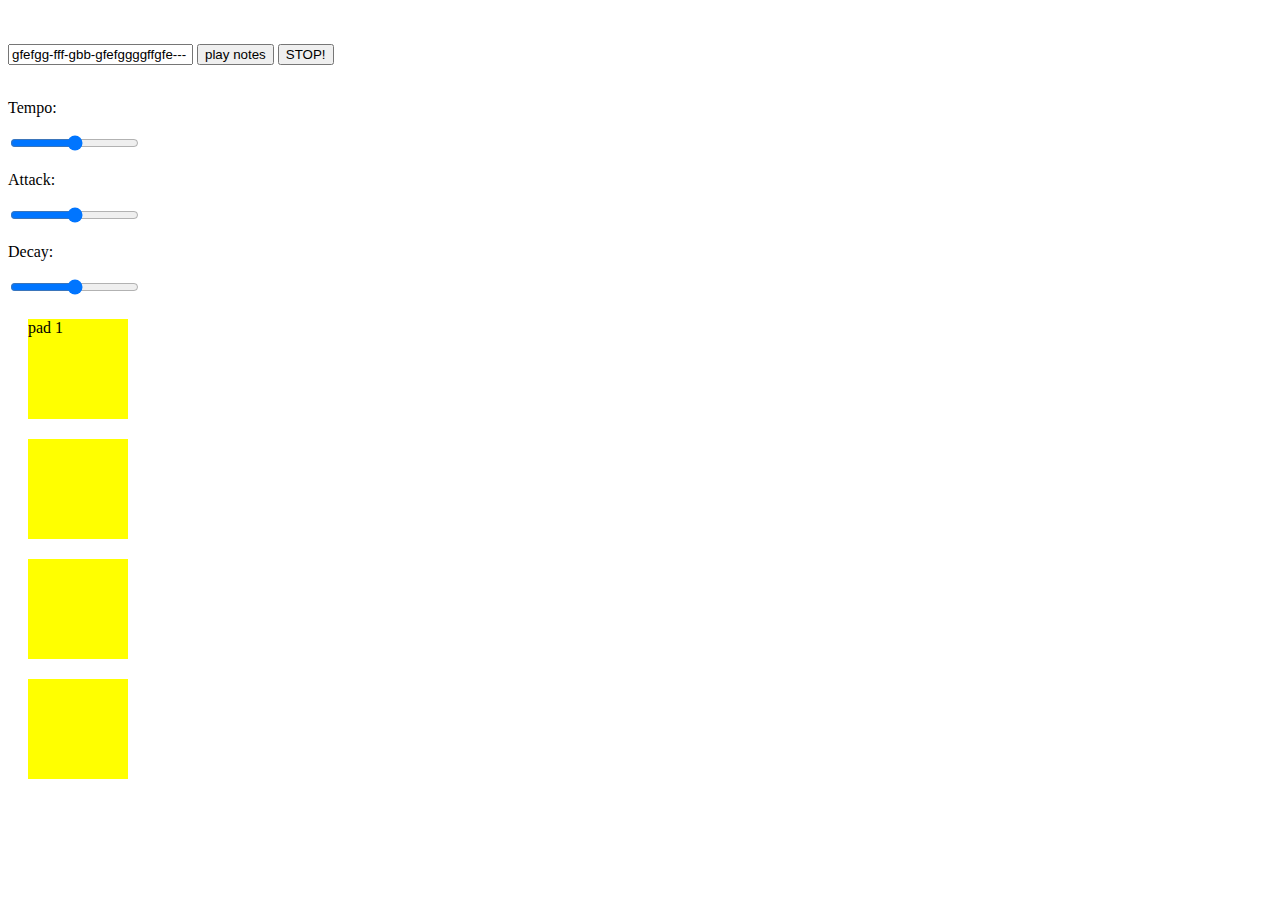
==== index.html @ 3bcc471a "starting to make the pads" ====
<!DOCTYPE html>
<html lang="en">
	<head>

		<title>testing</title>

		<!-- Meta Tags -->
		<meta charset="utf-8"/>
		
		<!-- Stylesheets -->
		<!-- JavaScript -->
		<script src="jquery.min.js"></script>
		<script type="text/javascript" src="app.js"></script>
		<link rel="stylesheet" type="text/css" href="reset.css">
		<link rel="stylesheet" type="text/css" href="style.css">
	
	</head>
	<body>

		<div id="keyboard"></div>
		
		<br>
		<br>
	

		<input type="text" id="playNotesVal" value="gfefgg-fff-gbb-gfefggggffgfe---">
		<button id="playNotes">play notes</button> <button id="stop">STOP!</button>
		<br>
		<br>
		
		<p>Tempo:</p>
		<input class="tempoSlider" type="range" name="points" min="1" max="5">

		<p>Attack:</p>
		<input class="attackSlider" type="range" name="points" min="2" max="200">

		<p>Decay:</p>
		<input class="decaySlider" type="range" name="points" min="12" max="200">

		<div class="pads">
			<div id="padOne">pad 1</div>
			<div id="padTwo"></div>
			<div id="padThree"></div>
			<div id="padFour"></div>
		</div>

		<script src="qwerty-hancock.js"></script>
	</body>
</html>
---- style.css ----
#osc {
	background-color: orange;
	width: 200px;
	height: 50px;
}

.pads div {
	width: 100px;
	height: 100px;
	background-color: yellow;
	margin: 20px;	
}
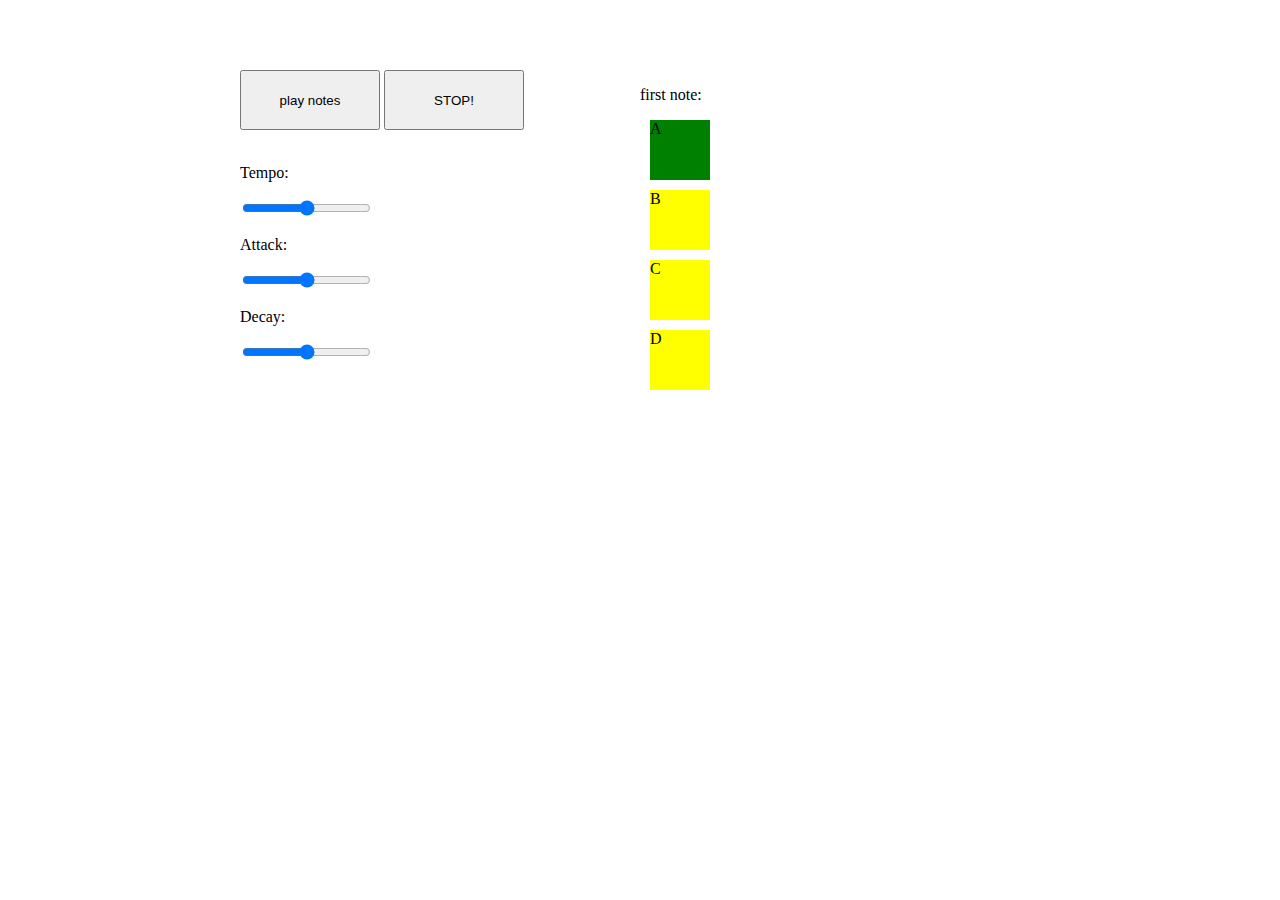
==== commit 3c7db383: "got first note pads working, need to refactor" ====
--- a/index.html
+++ b/index.html
@@ -18,31 +18,34 @@
 	<body>
 
 		<div id="keyboard"></div>
-		
-		<br>
-		<br>
-	
 
-		<input type="text" id="playNotesVal" value="gfefgg-fff-gbb-gfefggggffgfe---">
-		<button id="playNotes">play notes</button> <button id="stop">STOP!</button>
-		<br>
-		<br>
-		
-		<p>Tempo:</p>
-		<input class="tempoSlider" type="range" name="points" min="1" max="5">
 
-		<p>Attack:</p>
-		<input class="attackSlider" type="range" name="points" min="2" max="200">
+		<div class="controls">
+		<!-- 		<input type="text" id="playNotesVal" value="gfefgg-fff-gbb-gfefggggffgfe---">
+ -->		
+			<button id="playNotes">play notes</button> <button id="stop">STOP!</button>
+			<br>
+			<br>
+			<p>Tempo:</p>
+			<input class="tempoSlider" type="range" name="points" min="1" max="5">
 
-		<p>Decay:</p>
-		<input class="decaySlider" type="range" name="points" min="12" max="200">
+			<p>Attack:</p>
+			<input class="attackSlider" type="range" name="points" min="2" max="200">
+
+			<p>Decay:</p>
+			<input class="decaySlider" type="range" name="points" min="12" max="200">
+		</div>
 
 		<div class="pads">
-			<div id="padOne">pad 1</div>
-			<div id="padTwo"></div>
-			<div id="padThree"></div>
-			<div id="padFour"></div>
+			<p>first note:</p>
+			<div id="padOne" class="highlighted">A</div>
+			<div id="padTwo">B</div>
+			<div id="padThree">C</div>
+			<div id="padFour">D</div>
 		</div>
+
+		
+
 
 		<script src="qwerty-hancock.js"></script>
 	</body>
--- a/style.css
+++ b/style.css
@@ -1,12 +1,38 @@
+body {
+	padding: 40px;
+	margin: auto;
+	width: 800px;
+}
 #osc {
 	background-color: orange;
 	width: 200px;
 	height: 50px;
 }
 
+.controls {
+	float: left;
+	width:400px;
+	padding-top: 30px;
+}
+
+.highlighted {
+	background-color: green !important;
+}
+
+button {
+	height: 60px;
+	width: 140px;
+}
+
+
+.pads {
+	padding-top: 30px;
+	float: left;
+	width:400px;
+}
 .pads div {
-	width: 100px;
-	height: 100px;
+	width: 60px;
+	height: 60px;
 	background-color: yellow;
-	margin: 20px;	
+	margin: 10px;
 }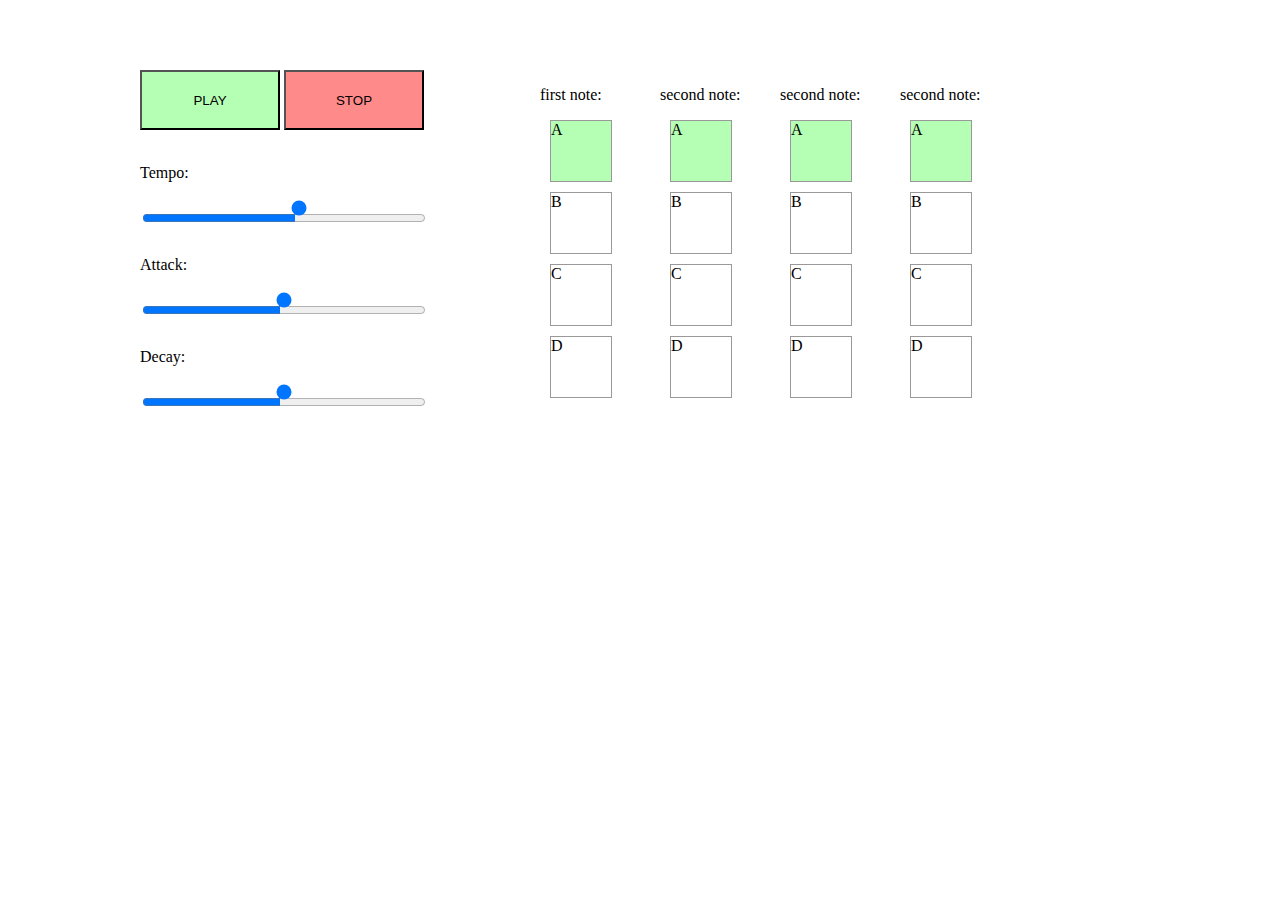
==== commit 38765c78: "got tempo working" ====
--- a/index.html
+++ b/index.html
@@ -23,11 +23,11 @@
 		<div class="controls">
 		<!-- 		<input type="text" id="playNotesVal" value="gfefgg-fff-gbb-gfefggggffgfe---">
  -->		
-			<button id="playNotes">play notes</button> <button id="stop">STOP!</button>
+			<button id="playNotes">PLAY</button> <button id="stop">STOP</button>
 			<br>
 			<br>
 			<p>Tempo:</p>
-			<input class="tempoSlider" type="range" name="points" min="1" max="5">
+			<input class="tempoSlider" type="range" name="points" min="1" max="10">
 
 			<p>Attack:</p>
 			<input class="attackSlider" type="range" name="points" min="2" max="200">
@@ -37,11 +37,35 @@
 		</div>
 
 		<div class="pads">
-			<p>first note:</p>
-			<div id="padOne" class="highlighted">A</div>
-			<div id="padTwo">B</div>
-			<div id="padThree">C</div>
-			<div id="padFour">D</div>
+			<div class="noteCol firstCol">
+				<p>first note:</p>
+				<div id="padOne" class="highlighted">A</div>
+				<div id="padTwo">B</div>
+				<div id="padThree">C</div>
+				<div id="padFour">D</div>
+			</div>
+
+			<div class="noteCol secondCol">
+				<p>second note:</p>
+				<div id="padFive" class="highlighted">A</div>
+				<div id="padSix">B</div>
+				<div id="padSeven">C</div>
+				<div id="padEight">D</div>
+			</div>
+			<div class="noteCol thirdCol">
+				<p>second note:</p>
+				<div id="padNine" class="highlighted">A</div>
+				<div id="padTen">B</div>
+				<div id="padEleven">C</div>
+				<div id="padTwelve">D</div>
+			</div>
+			<div class="noteCol thirdCol">
+				<p>second note:</p>
+				<div id="padThirteen" class="highlighted">A</div>
+				<div id="padFourteen">B</div>
+				<div id="padFifteen">C</div>
+				<div id="padSixteen">D</div>
+			</div>
 		</div>
 
 		
--- a/style.css
+++ b/style.css
@@ -1,12 +1,25 @@
 body {
 	padding: 40px;
 	margin: auto;
-	width: 800px;
+	width: 1000px;
 }
 #osc {
 	background-color: orange;
 	width: 200px;
 	height: 50px;
+}
+
+.attackSlider, .decaySlider, .tempoSlider {
+	width: 284px;
+	padding-bottom: 20px;
+}
+
+#playNotes {
+	background-color: rgb(181, 255, 181);
+}
+
+#stop {
+	background-color: rgb(255, 138, 138);
 }
 
 .controls {
@@ -16,7 +29,7 @@
 }
 
 .highlighted {
-	background-color: green !important;
+	background-color: rgb(181, 255, 181) !important;
 }
 
 button {
@@ -28,11 +41,17 @@
 .pads {
 	padding-top: 30px;
 	float: left;
-	width:400px;
+	width:520px;
 }
-.pads div {
+
+.firstCol, .secondCol, .thirdCol, .fourthCol {
+	width: 120px;
+	float: left;
+}
+
+.firstCol div, .secondCol div, .thirdCol div, .fourthCol div {
 	width: 60px;
 	height: 60px;
-	background-color: yellow;
+	border: 1px solid #999;
 	margin: 10px;
 }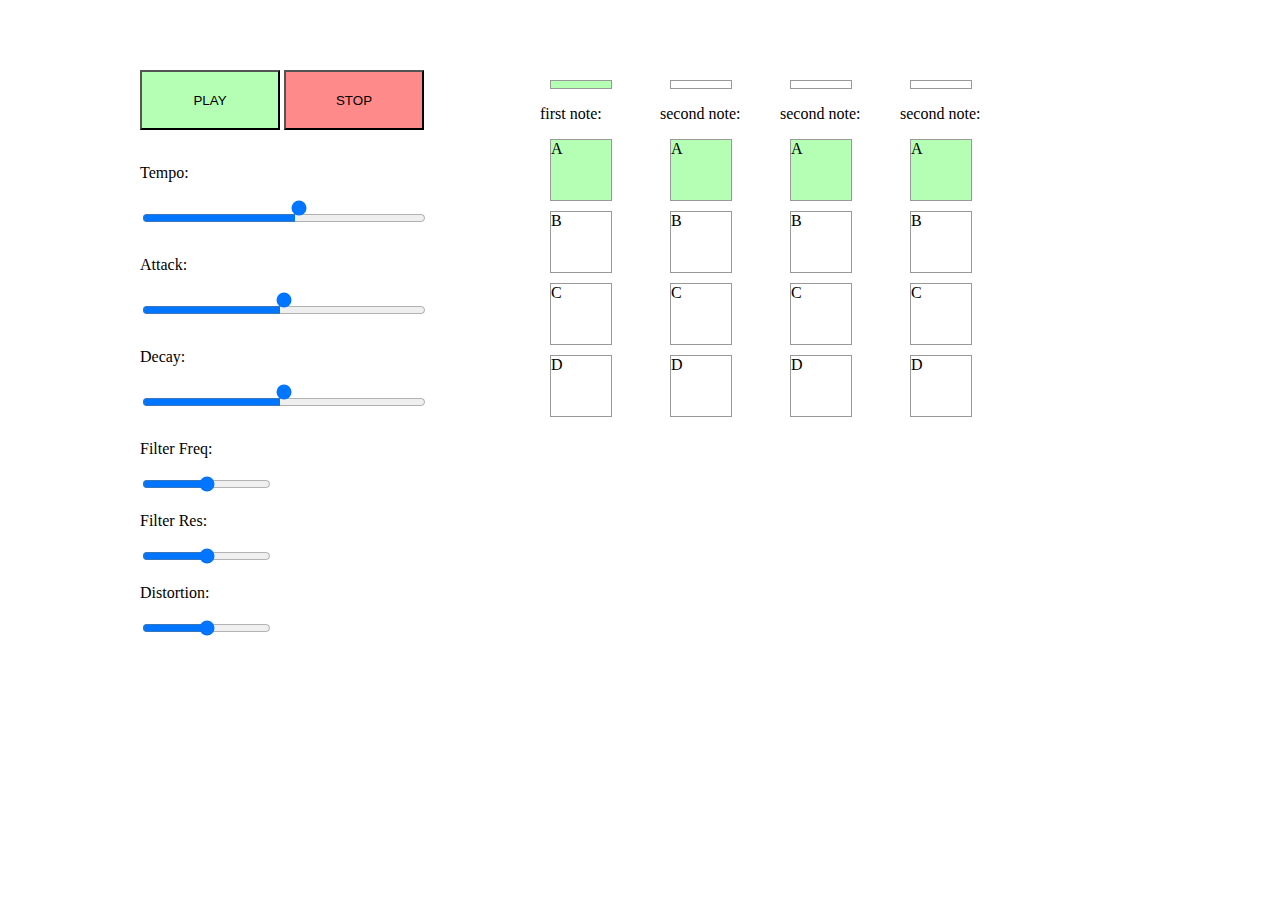
==== commit 653371f7: "got sequencer lights and filter" ====
--- a/index.html
+++ b/index.html
@@ -26,18 +26,27 @@
 			<button id="playNotes">PLAY</button> <button id="stop">STOP</button>
 			<br>
 			<br>
-			<p>Tempo:</p>
-			<input class="tempoSlider" type="range" name="points" min="1" max="10">
+			<p>Tempo: <span class="tempoVal"></span></p>
+			<input class="tempoSlider" type="range" name="points" min="1" max="10"> 
 
-			<p>Attack:</p>
+			<p>Attack: <span class="attackVal"></span></p>
 			<input class="attackSlider" type="range" name="points" min="2" max="200">
 
 			<p>Decay:</p>
 			<input class="decaySlider" type="range" name="points" min="12" max="200">
+
+			<p>Filter Freq:</p>
+			<input class="filterSlider" type="range" name="points" min="100" max="4000">			
+
+			<p>Filter Res:</p>
+			<input class="filterQSlider" type="range" name="points" min="0" max="100">						
+			<p>Distortion:</p>
+			<input class="distortionSlider" type="range" name="points" min="0" max="2000" defaultValue="100">		
 		</div>
 
 		<div class="pads">
-			<div class="noteCol firstCol">
+			<div class="noteCol firstCol" id="firstCol">
+				<div class="colCounter colCounterHighlighted"></div>
 				<p>first note:</p>
 				<div id="padOne" class="highlighted">A</div>
 				<div id="padTwo">B</div>
@@ -45,7 +54,8 @@
 				<div id="padFour">D</div>
 			</div>
 
-			<div class="noteCol secondCol">
+			<div class="noteCol secondCol" id="secondCol">
+				<div class="colCounter"></div>
 				<p>second note:</p>
 				<div id="padFive" class="highlighted">A</div>
 				<div id="padSix">B</div>
@@ -53,13 +63,15 @@
 				<div id="padEight">D</div>
 			</div>
 			<div class="noteCol thirdCol">
+				<div class="colCounter"></div>
 				<p>second note:</p>
 				<div id="padNine" class="highlighted">A</div>
 				<div id="padTen">B</div>
 				<div id="padEleven">C</div>
 				<div id="padTwelve">D</div>
 			</div>
-			<div class="noteCol thirdCol">
+			<div class="noteCol fourthCol">
+				<div class="colCounter"></div>
 				<p>second note:</p>
 				<div id="padThirteen" class="highlighted">A</div>
 				<div id="padFourteen">B</div>
--- a/style.css
+++ b/style.css
@@ -37,6 +37,13 @@
 	width: 140px;
 }
 
+.colCounter {
+	height: 7px !important;
+}
+
+.colCounterHighlighted {
+	background-color: rgb(181, 255, 181) !important;
+}
 
 .pads {
 	padding-top: 30px;
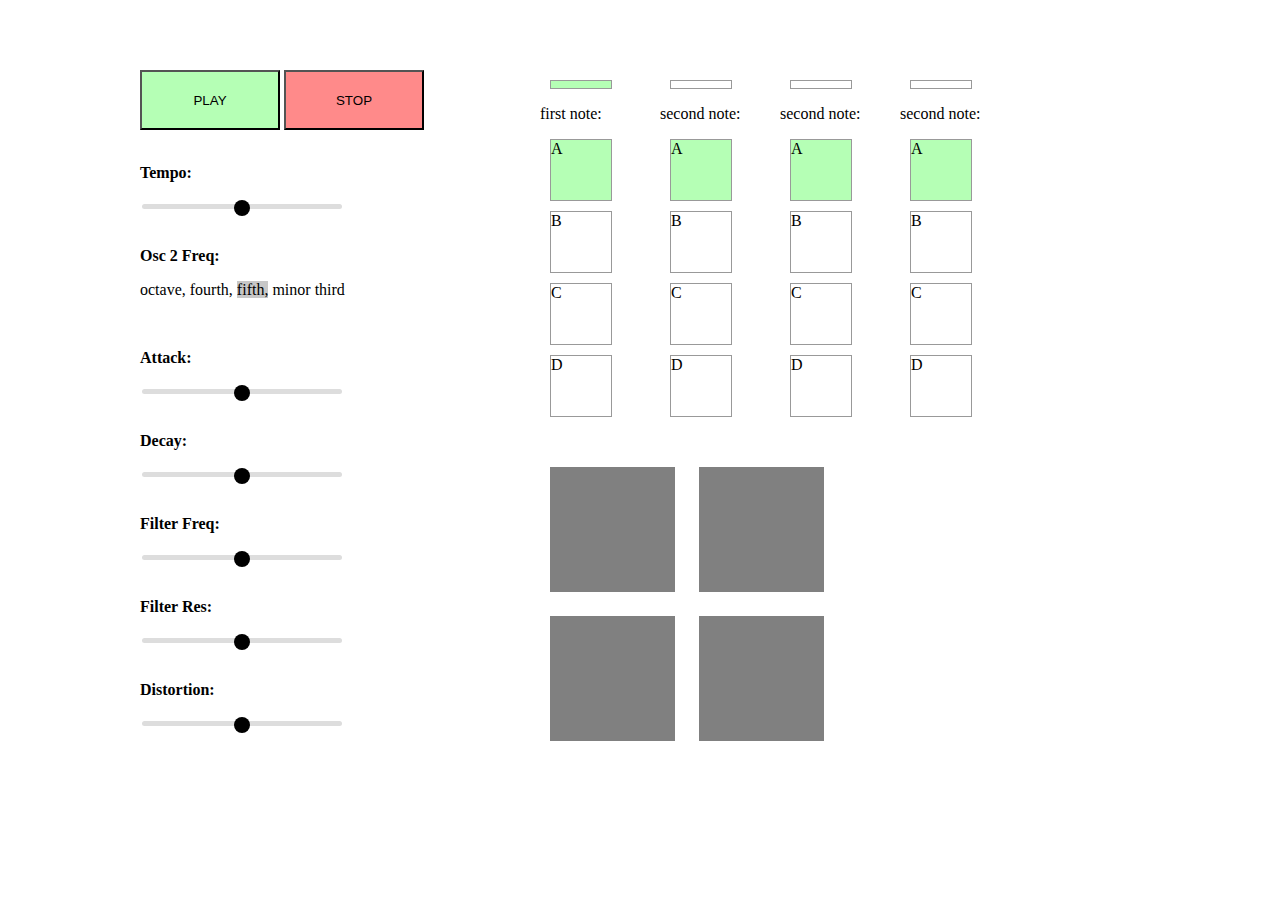
==== commit fe9895ba: "tried refactoring, failed. Added second osc" ====
--- a/index.html
+++ b/index.html
@@ -26,60 +26,81 @@
 			<button id="playNotes">PLAY</button> <button id="stop">STOP</button>
 			<br>
 			<br>
-			<p>Tempo: <span class="tempoVal"></span></p>
-			<input class="tempoSlider" type="range" name="points" min="1" max="10"> 
+			<p class="controlLabel">Tempo: <span class="tempoVal"></span></p>
+			<input class="tempoSlider" type="range" name="points" min="2" max="7" step=".1"> 
 
-			<p>Attack: <span class="attackVal"></span></p>
+			<p class="controlLabel">Osc 2 Freq:</p>
+				<p class="intervalSelector">
+					<span id="octaveInterval" value="2">octave,</span>
+					<span id="fourthInterval" value="1.3333">fourth,</span>
+					<span id="fifthInterval" class="oscFreqSelected" value="1.5">fifth,</span>
+					<span id="minorThirdInterval" value="1.2">minor third</span></p>
+			<br>
+
+			<p class="controlLabel">Attack: <span class="attackVal"></span></p>
 			<input class="attackSlider" type="range" name="points" min="2" max="200">
 
-			<p>Decay:</p>
+			<p class="controlLabel">Decay:</p>
 			<input class="decaySlider" type="range" name="points" min="12" max="200">
 
-			<p>Filter Freq:</p>
+			<p class="controlLabel">Filter Freq:</p>
 			<input class="filterSlider" type="range" name="points" min="100" max="4000">			
 
-			<p>Filter Res:</p>
+			<p class="controlLabel">Filter Res:</p>
 			<input class="filterQSlider" type="range" name="points" min="0" max="100">						
-			<p>Distortion:</p>
+			<p class="controlLabel">Distortion:</p>
 			<input class="distortionSlider" type="range" name="points" min="0" max="2000" defaultValue="100">		
 		</div>
 
 		<div class="pads">
-			<div class="noteCol firstCol" id="firstCol">
+			<div class="noteCol firstCol" id="firstCol" value="0">
 				<div class="colCounter colCounterHighlighted"></div>
 				<p>first note:</p>
-				<div id="padOne" class="highlighted">A</div>
-				<div id="padTwo">B</div>
-				<div id="padThree">C</div>
-				<div id="padFour">D</div>
+				<div id="padOne" class="highlighted" row="0">A</div>
+				<div id="padTwo" row="1">B</div>
+				<div id="padThree" row="2">C</div>
+				<div id="padFour" row="3">D</div>
 			</div>
 
-			<div class="noteCol secondCol" id="secondCol">
+			<div class="noteCol secondCol" id="secondCol"  value="1">
 				<div class="colCounter"></div>
 				<p>second note:</p>
-				<div id="padFive" class="highlighted">A</div>
-				<div id="padSix">B</div>
-				<div id="padSeven">C</div>
-				<div id="padEight">D</div>
+				<div id="padFive" class="highlighted" row="0">A</div>
+				<div id="padSix" row="1">B</div>
+				<div id="padSeven" row="2">C</div>
+				<div id="padEight" row="3">D</div>
 			</div>
 			<div class="noteCol thirdCol">
 				<div class="colCounter"></div>
 				<p>second note:</p>
-				<div id="padNine" class="highlighted">A</div>
-				<div id="padTen">B</div>
-				<div id="padEleven">C</div>
-				<div id="padTwelve">D</div>
+				<div id="padNine" class="highlighted" row="0">A</div>
+				<div id="padTen" row="1">B</div>
+				<div id="padEleven" row="2">C</div>
+				<div id="padTwelve" row="3">D</div>
 			</div>
 			<div class="noteCol fourthCol">
 				<div class="colCounter"></div>
 				<p>second note:</p>
-				<div id="padThirteen" class="highlighted">A</div>
-				<div id="padFourteen">B</div>
-				<div id="padFifteen">C</div>
-				<div id="padSixteen">D</div>
+				<div id="padThirteen" class="highlighted" row="0">A</div>
+				<div id="padFourteen" row="1">B</div>
+				<div id="padFifteen" row="2">C</div>
+				<div id="padSixteen" row="3">D</div>
 			</div>
 		</div>
 
+		<div class="padsTwo">
+			<div class="noteCol firstCol">
+				
+			</div>
+			
+		</div>
+
+		<section id="sp">
+		    <div id="pad1" data-sound="kick.wav"></div>
+		    <div id="pad2" data-sound="snare.wav"></div>
+		    <div id="pad3" data-sound="tin.wav"></div>
+		    <div id="pad4" data-sound="hat.wav"></div>
+		</section>
 		
 
 
--- a/style.css
+++ b/style.css
@@ -9,10 +9,6 @@
 	height: 50px;
 }
 
-.attackSlider, .decaySlider, .tempoSlider {
-	width: 284px;
-	padding-bottom: 20px;
-}
 
 #playNotes {
 	background-color: rgb(181, 255, 181);
@@ -28,8 +24,16 @@
 	padding-top: 30px;
 }
 
+.controlLabel {
+	font-weight: bold;
+}
+
 .highlighted {
 	background-color: rgb(181, 255, 181) !important;
+}
+
+.oscFreqSelected {
+	background-color: rgb(199, 199, 199);
 }
 
 button {
@@ -45,7 +49,7 @@
 	background-color: rgb(181, 255, 181) !important;
 }
 
-.pads {
+.pads, .padsTwo {
 	padding-top: 30px;
 	float: left;
 	width:520px;
@@ -61,4 +65,68 @@
 	height: 60px;
 	border: 1px solid #999;
 	margin: 10px;
-}+}
+
+.padsTwo #noteCol {
+	height:20px;
+	width:20px;
+	background-color: green;
+}
+
+/* 
+=========	STYLE THE SLIDERS
+*/
+
+input[type=range]{
+	-webkit-appearance: none;
+	padding: 4px 0 18px;
+	width: 200px;
+}
+
+input[type=range]::-webkit-slider-runnable-track {
+    width: 300px;
+    height: 5px;
+    background: #ddd;
+    border: none;
+    border-radius: 3px;
+}
+
+input[type=range]::-webkit-slider-thumb {
+    -webkit-appearance: none;
+    border: none;
+    height: 16px;
+    width: 16px;
+    border-radius: 50%;
+    background: black;
+    margin-top: -4px;
+}
+
+input[type=range]:focus {
+    outline: none;
+}
+
+input[type=range]:focus::-webkit-slider-runnable-track {
+    background: #ccc;
+}
+
+/*
+======	STYLE THE DRUM PADS
+*/
+
+#sp {
+	width: 400px;
+	float: left;
+}
+
+#sp div {
+	display: inline-block;
+	margin: 10px;
+	width: 125px;
+	height: 125px;
+	background-color: gray;
+}
+
+
+
+
+
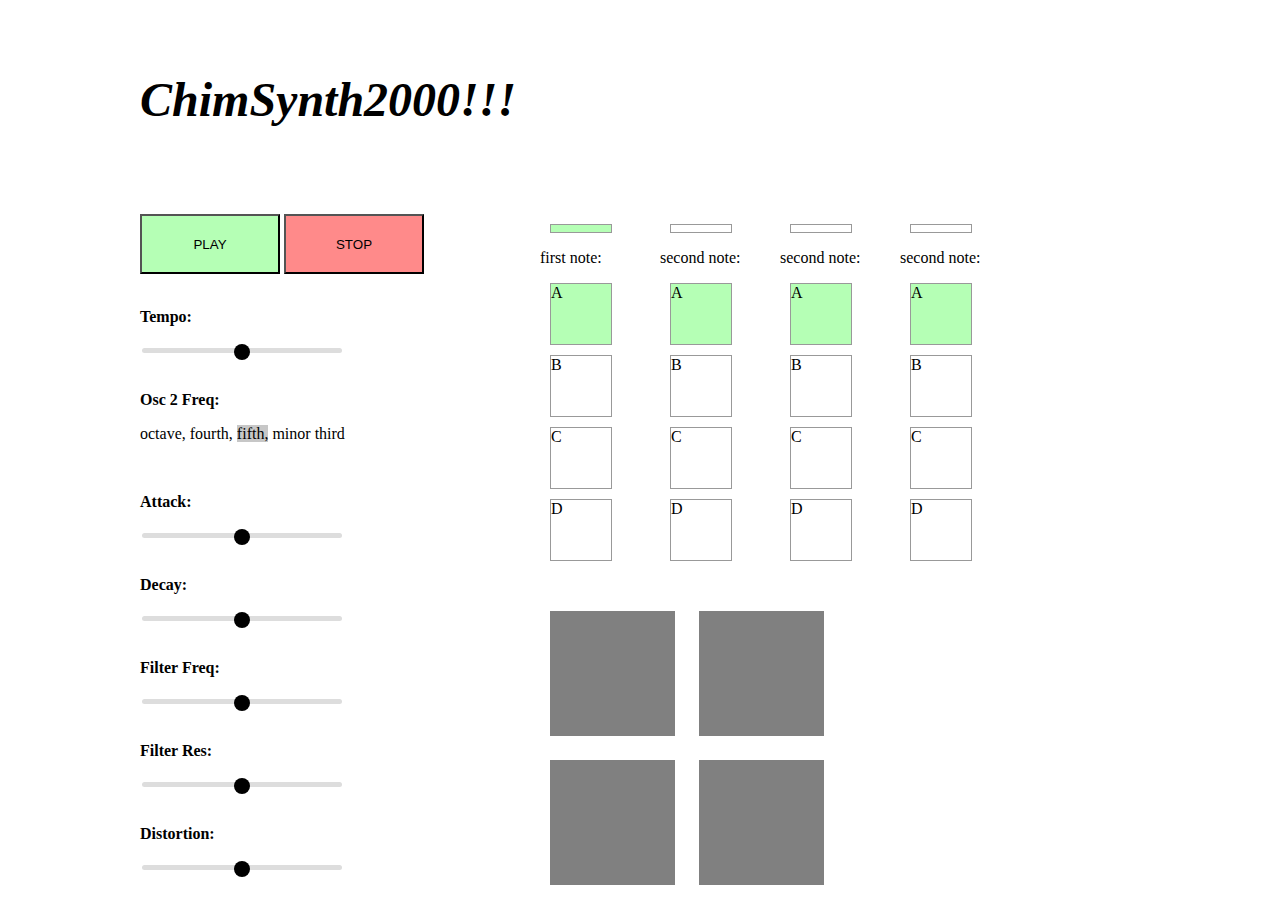
==== commit b08888ef: "updates" ====
--- a/index.html
+++ b/index.html
@@ -2,7 +2,7 @@
 <html lang="en">
 	<head>
 
-		<title>testing</title>
+		<title>ChimSynth2000</title>
 
 		<!-- Meta Tags -->
 		<meta charset="utf-8"/>
@@ -16,6 +16,8 @@
 	
 	</head>
 	<body>
+
+	<h1>ChimSynth2000!!!</h1>
 
 		<div id="keyboard"></div>
 
--- a/style.css
+++ b/style.css
@@ -3,6 +3,14 @@
 	margin: auto;
 	width: 1000px;
 }
+
+h1 {
+	padding-bottom: 25px;
+	font-size: 3em;
+	font-style: italic;
+}
+
+
 #osc {
 	background-color: orange;
 	width: 200px;
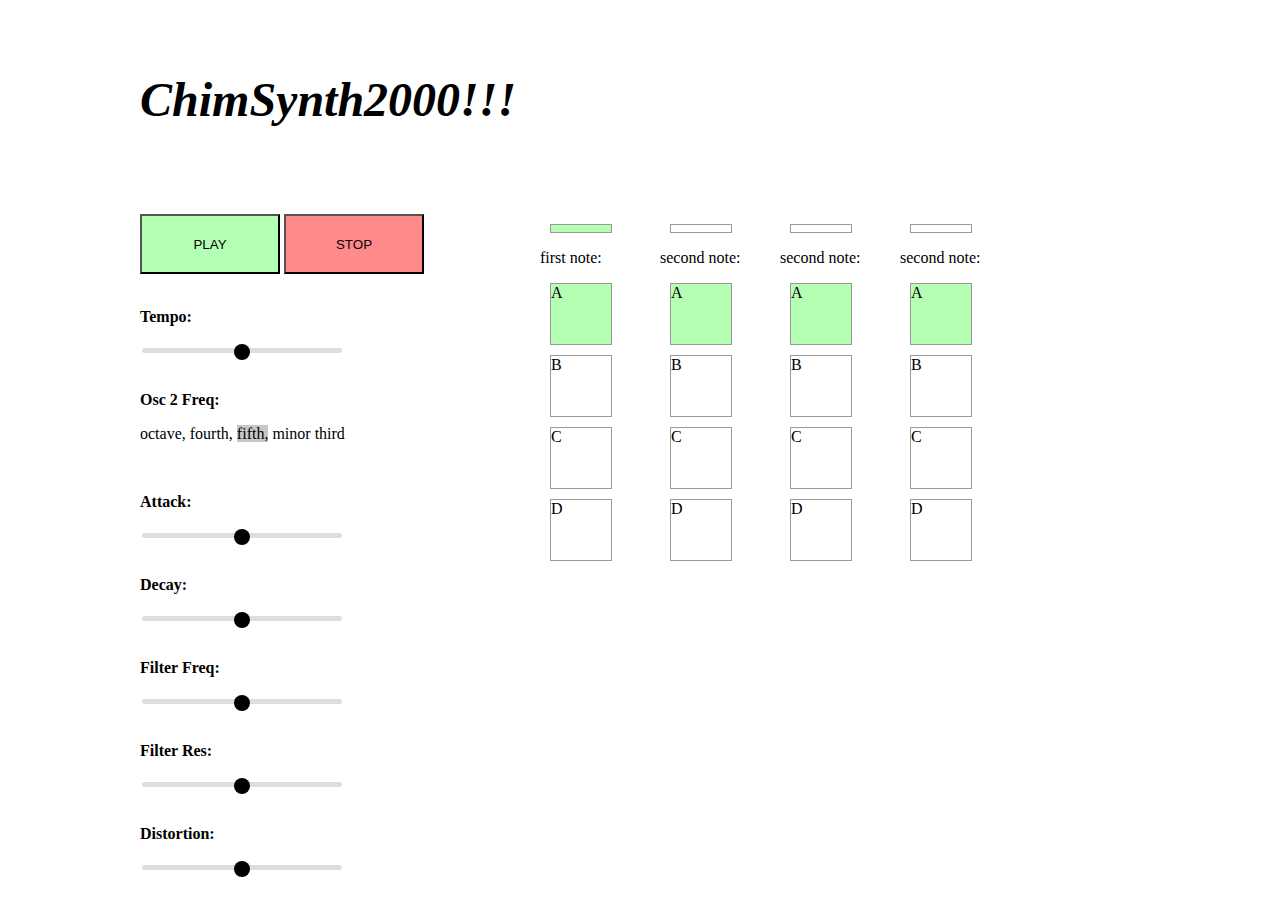
==== commit 7e04e35f: "last commit before turning this into a drum machine" ====
--- a/index.html
+++ b/index.html
@@ -97,12 +97,7 @@
 			
 		</div>
 
-		<section id="sp">
-		    <div id="pad1" data-sound="kick.wav"></div>
-		    <div id="pad2" data-sound="snare.wav"></div>
-		    <div id="pad3" data-sound="tin.wav"></div>
-		    <div id="pad4" data-sound="hat.wav"></div>
-		</section>
+
 		
 
 
